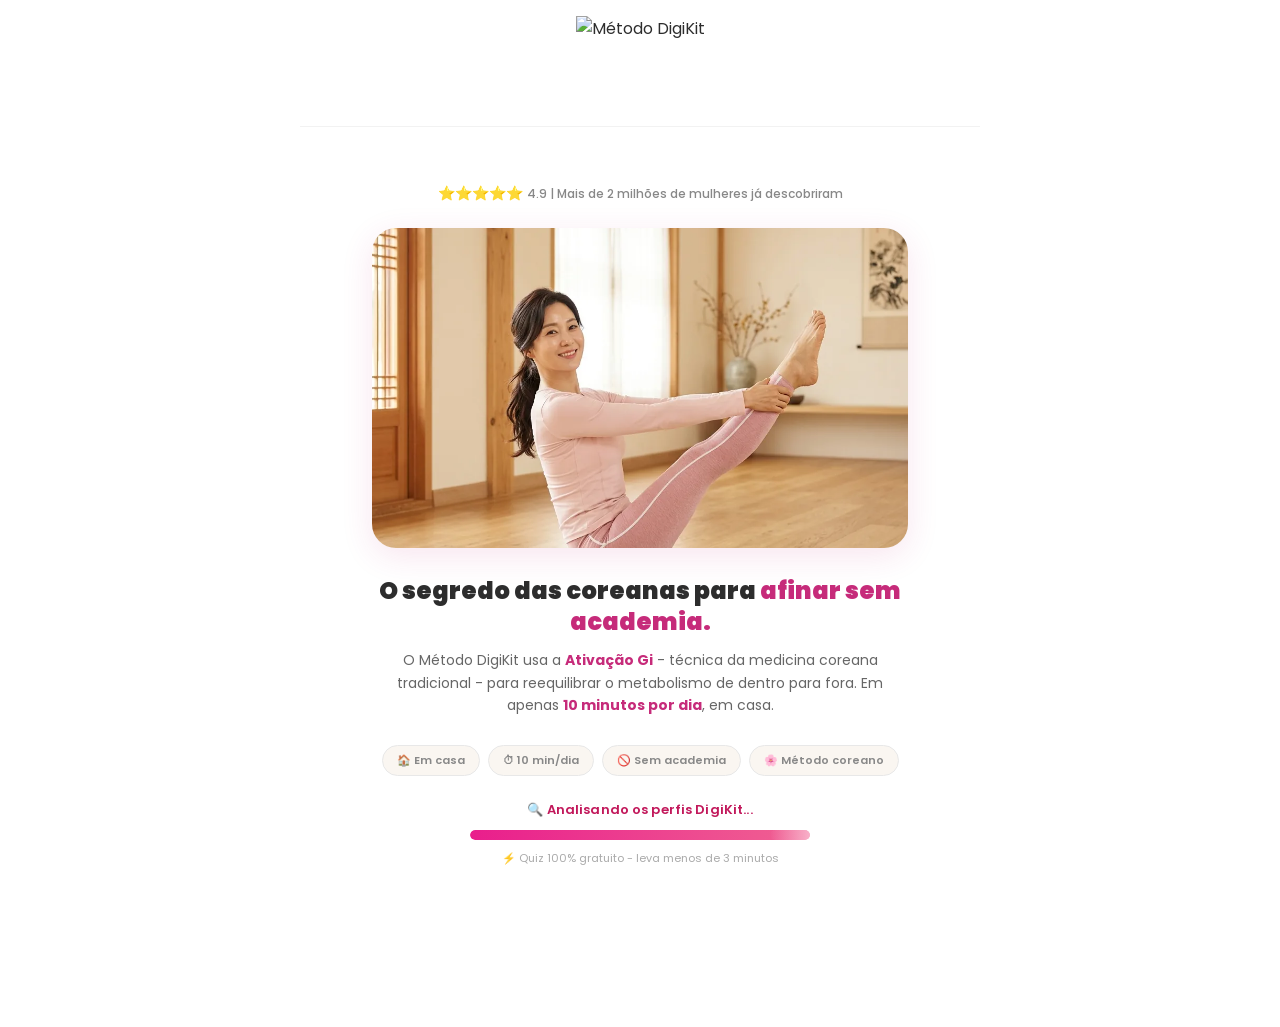
==== index.html @ 3a83f0b1 "feat: complete DigiKit funnel, updated branding, checkout link and consistent Caucasian before/after" ====
<!DOCTYPE html>

<html lang="pt-BR">
<head>
<meta charset="utf-8"/>
<meta content="width=device-width, initial-scale=1.0" name="viewport"/>
<title>Método DigiKit - O segredo das coreanas para afinar sem academia</title>
<meta content="Faça o quiz gratuito e descubra como o Método DigiKit pode transformar seu corpo em 21 dias com apenas 10 minutos por dia." name="description"/>
<script src="tracking-config.js"></script>
<script>
window.dataLayer = window.dataLayer || [];
(function(w,d,s,l,i){w[l]=w[l]||[];w[l].push({'gtm.start': new Date().getTime(),event:'gtm.js'});var f=d.getElementsByTagName(s)[0],j=d.createElement(s),dl=l!='dataLayer'?'&l='+l:'';j.async=true;j.src='https://www.googletagmanager.com/gtm.js?id='+i+dl;f.parentNode.insertBefore(j,f);})(window,document,'script','dataLayer','GTM-5SXNTQXJ');
</script>
<script src="tracking.js"></script>
<link as="image" fetchpriority="high" href="hero.webp" rel="preload"/>
<link as="image" href="logo.webp" rel="preload"/>
<link href="styles.css" rel="stylesheet"/>
<style>
  /* Logo header */
  .logo-header {
    display: flex;
    align-items: center;
    gap: 8px;
    padding: 12px 20px;
    background: var(--white);
    border-bottom: 1px solid rgba(0,0,0,0.05);
  }
  .logo-header img {
    height: 44px;
    width: auto;
    max-width: 160px;
    object-fit: contain;
  }

  /* Progress bar area */
  .progress-area {
    margin: 24px auto 8px;
    width: 100%;
    max-width: 340px;
    text-align: center;
  }

  .progress-label {
    font-size: 13px;
    font-weight: 600;
    color: #c2185b;
    margin-bottom: 10px;
    min-height: 20px;
    transition: opacity 0.4s ease;
    letter-spacing: 0.01em;
  }

  .progress-track {
    width: 100%;
    height: 10px;
    background: #fce4ec;
    border-radius: 99px;
    overflow: hidden;
    position: relative;
  }

  .progress-fill {
    height: 100%;
    width: 0%;
    background: linear-gradient(90deg, #e91e8c, #f06292);
    border-radius: 99px;
    animation: fillBar 12s linear forwards;
    position: relative;
  }

  .progress-fill::after {
    content: '';
    position: absolute;
    top: 0;
    right: 0;
    width: 40px;
    height: 100%;
    background: linear-gradient(90deg, transparent, rgba(255,255,255,0.5));
    border-radius: 99px;
    animation: shimmer 1.2s ease-in-out infinite;
  }

  @keyframes fillBar {
    from { width: 0%; }
    to   { width: 100%; }
  }

  @keyframes shimmer {
    0%   { opacity: 0; }
    50%  { opacity: 1; }
    100% { opacity: 0; }
  }

  .progress-subtext {
    font-size: 11px;
    color: #aaa;
    margin-top: 10px;
    text-align: center;
  }
</style>
</head>
<body>

<div class="app-container" id="app">
<!-- LOGO HEADER -->
<div class="logo-header">
<img alt="Método DigiKit" src="logo.webp"/>
</div>
<!-- LANDING HERO -->
<div class="screen active" id="screenLanding">
<div class="hero-section">
<!-- Stars -->
<div class="hero-stars animate-fade">
        ⭐⭐⭐⭐⭐ <span>4.9 | Mais de 2 milhões de mulheres já descobriram</span>
</div>
<!-- Hero Image -->
<img alt="Método DigiKit" class="hero-image animate-fadeUp" src="hero.webp"/>
<!-- Headline -->
<h1 class="hero-headline animate-fadeUp">
        O segredo das coreanas para <em>afinar sem academia.</em>
</h1>
<p class="hero-subheadline animate-fadeUp">
        O Método DigiKit usa a <strong>Ativação Gi</strong> - técnica da medicina coreana
        tradicional - para reequilibrar o metabolismo de dentro para fora.
        Em apenas <strong>10 minutos por dia</strong>, em casa.
      </p>
<!-- Trust Badges -->
<div class="hero-badges animate-fadeUp">
<div class="hero-badge">🏠 Em casa</div>
<div class="hero-badge">⏱ 10 min/dia</div>
<div class="hero-badge">🚫 Sem academia</div>
<div class="hero-badge">🌸 Método coreano</div>
</div>
<!-- PROGRESS BAR (substitui o botão) -->
<div class="progress-area animate-fadeUp">
<div class="progress-label" id="progressLabel">🔍 Analisando os perfis DigiKit...</div>
<div class="progress-track">
<div class="progress-fill" id="progressFill"></div>
</div>
<p class="progress-subtext">⚡ Quiz 100% gratuito - leva menos de 3 minutos</p>
</div>
</div>
</div>
</div>
<script>
(function () {
  // ============================================================
  // VARIAÇÃO V2 — Novo checkout: pay.cakto.com.br/93ktrhz_1124109
  // ============================================================
  var NEW_CHECKOUT_URL = 'https://pay.cakto.com.br/93ktrhz_1124109';

  // Dispara evento de tracking imediatamente (100% dos visitantes)
  if (window.digikitTracking) {
    window.digikitTracking.track('landing_intro_continue', { location: 'landing_hero_auto' });
  }

  // Textos rotativos
  var labels = [
    '🔍 Analisando os perfis DigiKit...',
    '📊 Cruzando com os dados das alunas...',
    '✅ Seu Desafio de 21 dias está quase pronto!'
  ];
  var el = document.getElementById('progressLabel');
  var idx = 0;

  var rotateInterval = setInterval(function () {
    idx++;
    if (idx < labels.length) {
      el.style.opacity = '0';
      setTimeout(function () {
        el.textContent = labels[idx];
        el.style.opacity = '1';
      }, 400);
    } else {
      clearInterval(rotateInterval);
    }
  }, 4000); // troca a cada 4s: 0s, 4s, 8s → redirect em 12s

  // Redireciona após 12 segundos
  setTimeout(function () {
    if (window.digikitTracking) {
      window.digikitTracking.track('landing_to_quiz_click', { location: 'landing_progress_bar' });
    }
    // Marca a variação v2 no localStorage (persiste em todo o funil)
    try { localStorage.setItem('digikit_funnel_variant', 'wiapy'); } catch(e) {}
    // Preserva UTMs e fbclid na URL do quiz
    var params = window.location.search;
    window.location.href = 'quiz.html' + params;
  }, 12000);
})();
</script>
</body>
</html>
---- styles.css ----
/* ============================================================
   MÉTODO K-SLIM — DESIGN SYSTEM
   Paleta K-beauty | Poppins | Mobile-first
   ============================================================ */

@import url('https://fonts.googleapis.com/css2?family=Poppins:wght@400;500;600;700;800;900&display=swap');

/* ===== RESET & BASE ===== */
*, *::before, *::after { margin:0; padding:0; box-sizing:border-box; }

html {
  font-size: 16px;
  scroll-behavior: smooth;
  -webkit-tap-highlight-color: transparent;
}

body {
  font-family: 'Poppins', -apple-system, sans-serif;
  background: #FAF6F1;
  color: #2D2D2D;
  min-height: 100vh;
  overflow-x: hidden;
  -webkit-font-smoothing: antialiased;
}

/* ===== CSS VARIABLES ===== */
:root {
  --pink:       #C62B7A;
  --pink-dark:  #A01F63;
  --pink-light: #fdf0f7;
  --cream:      #FAF6F1;
  --gold:       #E8A030;
  --green:      #3D9970;
  --red:        #D63031;
  --black:      #2D2D2D;
  --gray:       #888888;
  --gray-light: #E8E8E8;
  --white:      #FFFFFF;
  --shadow:     0 8px 32px rgba(198,43,122,0.12);
  --shadow-lg:  0 12px 48px rgba(198,43,122,0.18);
  --radius:     16px;
  --radius-lg:  24px;
  --radius-xl:  50px;
  --transition: all 0.3s cubic-bezier(0.4, 0, 0.2, 1);
}

/* ===== LAYOUT — MOBILE FRAME ===== */
.app-container {
  max-width: 480px;
  margin: 0 auto;
  min-height: 100vh;
  background: var(--white);
  position: relative;
  overflow: hidden;
}

/* ===== BRAND HEADER ===== */
.logo-header {
  display: flex !important;
  align-items: center !important;
  justify-content: center !important;
  padding: 16px 20px 14px !important;
  background: var(--white) !important;
  border-bottom: 1px solid rgba(0,0,0,0.05) !important;
}

.logo-header img {
  display: block;
  height: 96px !important;
  width: auto !important;
  max-width: 320px !important;
  object-fit: contain !important;
}

/* ===== HEADER / TOP BAR ===== */
.top-bar {
  display: flex;
  align-items: center;
  justify-content: space-between;
  padding: 14px 20px;
  background: var(--white);
  border-bottom: 1px solid rgba(0,0,0,0.05);
  position: sticky;
  top: 0;
  z-index: 100;
}

.top-bar .back-btn {
  width: 36px;
  height: 36px;
  border: none;
  background: var(--cream);
  border-radius: 50%;
  display: flex;
  align-items: center;
  justify-content: center;
  cursor: pointer;
  font-size: 18px;
  color: var(--black);
  transition: var(--transition);
}
.top-bar .back-btn:active { transform: scale(0.9); }

.top-bar .section-title {
  font-size: 13px;
  font-weight: 600;
  color: var(--gray);
  text-align: center;
  flex: 1;
}

.top-bar .progress-pct {
  font-size: 13px;
  font-weight: 700;
  color: var(--pink);
  min-width: 36px;
  text-align: right;
}

/* ===== PROGRESS BAR ===== */
.progress-bar-wrapper {
  height: 4px;
  background: var(--gray-light);
  position: relative;
}
.progress-bar-fill {
  height: 100%;
  background: linear-gradient(90deg, var(--pink), #e055a0);
  border-radius: 0 4px 4px 0;
  transition: width 0.6s cubic-bezier(0.34, 1.2, 0.64, 1);
}

/* ===== SCREEN CONTAINER ===== */
.screen {
  display: none;
  padding: 28px 24px 100px;
  animation: screenIn 0.4s ease;
  min-height: calc(100vh - 60px);
}
.screen.active { display: block; }

@keyframes screenIn {
  from { opacity: 0; transform: translateX(30px); }
  to   { opacity: 1; transform: translateX(0); }
}

/* ===== QUESTION STYLES ===== */
.question-emoji {
  font-size: 48px;
  text-align: center;
  margin-bottom: 12px;
}

.question-image {
  width: 100%;
  max-height: 200px;
  object-fit: contain;
  border-radius: var(--radius);
  margin-bottom: 16px;
}

.question-title {
  font-size: 22px;
  font-weight: 800;
  color: var(--black);
  text-align: center;
  line-height: 1.35;
  margin-bottom: 8px;
}

.question-subtitle {
  font-size: 13px;
  color: var(--gray);
  text-align: center;
  margin-bottom: 24px;
  line-height: 1.5;
}

/* ===== OPTION BUTTONS ===== */
.options-list {
  display: flex;
  flex-direction: column;
  gap: 12px;
}

.option-btn {
  display: flex;
  align-items: center;
  justify-content: space-between;
  width: 100%;
  padding: 16px 20px;
  background: var(--white);
  border: 2px solid var(--gray-light);
  border-radius: var(--radius);
  font-family: 'Poppins', sans-serif;
  font-size: 15px;
  font-weight: 500;
  color: var(--black);
  cursor: pointer;
  transition: var(--transition);
  text-align: left;
  line-height: 1.4;
}

.option-btn:hover {
  border-color: var(--pink);
  background: var(--pink-light);
}

.option-btn.selected {
  border-color: var(--pink);
  background: var(--pink-light);
  color: var(--pink);
  font-weight: 600;
}

.option-btn .radio-dot {
  width: 22px;
  height: 22px;
  border-radius: 50%;
  border: 2px solid var(--gray-light);
  flex-shrink: 0;
  transition: var(--transition);
  position: relative;
}
.option-btn.selected .radio-dot {
  border-color: var(--pink);
  background: var(--pink);
}
.option-btn.selected .radio-dot::after {
  content: '✓';
  position: absolute;
  top: 50%;
  left: 50%;
  transform: translate(-50%, -50%);
  color: white;
  font-size: 12px;
  font-weight: 800;
}

/* Checkbox style (multi-select) */
.option-btn .check-box {
  width: 22px;
  height: 22px;
  border-radius: 6px;
  border: 2px solid var(--gray-light);
  flex-shrink: 0;
  transition: var(--transition);
  position: relative;
}
.option-btn.selected .check-box {
  border-color: var(--pink);
  background: var(--pink);
}
.option-btn.selected .check-box::after {
  content: '✓';
  position: absolute;
  top: 50%;
  left: 50%;
  transform: translate(-50%, -50%);
  color: white;
  font-size: 12px;
  font-weight: 800;
}

/* ===== IMAGE GRID OPTIONS (body areas, exercises) ===== */
.options-grid {
  display: grid;
  grid-template-columns: 1fr 1fr;
  gap: 12px;
}

.option-card {
  background: var(--cream);
  border: 2px solid transparent;
  border-radius: var(--radius);
  padding: 12px;
  text-align: center;
  cursor: pointer;
  transition: var(--transition);
}
.option-card:hover { border-color: var(--pink); }
.option-card.selected {
  border-color: var(--pink);
  background: var(--pink-light);
}

.option-card img {
  width: 100%;
  height: 100px;
  object-fit: cover;
  border-radius: 10px;
  margin-bottom: 8px;
}
.option-card .card-label {
  font-size: 13px;
  font-weight: 600;
  color: var(--black);
}
.option-card.selected .card-label { color: var(--pink); }

.option-card .card-radio {
  width: 18px;
  height: 18px;
  border-radius: 50%;
  border: 2px solid var(--gray-light);
  margin: 6px auto 0;
  transition: var(--transition);
}
.option-card.selected .card-radio {
  border-color: var(--pink);
  background: var(--pink);
}

/* ===== EXERCISE RATING (Gosto / Neutro / Não gosto) ===== */
.exercise-rating {
  display: flex;
  flex-direction: column;
  align-items: center;
  gap: 20px;
}

.exercise-img {
  width: 180px;
  height: 180px;
  border-radius: 20px;
  object-fit: cover;
  box-shadow: var(--shadow);
}

.rating-btns {
  display: flex;
  gap: 12px;
  width: 100%;
}
.rating-btn {
  flex: 1;
  padding: 14px 8px;
  border: 2px solid var(--gray-light);
  border-radius: var(--radius);
  background: var(--white);
  font-family: 'Poppins', sans-serif;
  font-size: 13px;
  font-weight: 600;
  color: var(--black);
  cursor: pointer;
  transition: var(--transition);
  text-align: center;
}
.rating-btn:hover { border-color: var(--pink); }
.rating-btn.selected {
  border-color: var(--pink);
  background: var(--pink);
  color: white;
}

/* ===== INPUT FIELDS (height, weight, name, email) ===== */
.input-group {
  margin: 20px 0;
}
.input-label {
  font-size: 12px;
  font-weight: 600;
  color: var(--gray);
  margin-bottom: 8px;
  display: block;
}
.input-field {
  width: 100%;
  padding: 16px 20px;
  border: 2px solid var(--gray-light);
  border-radius: var(--radius);
  font-family: 'Poppins', sans-serif;
  font-size: 18px;
  font-weight: 700;
  color: var(--black);
  text-align: center;
  outline: none;
  transition: var(--transition);
  background: var(--white);
}
.input-field:focus {
  border-color: var(--pink);
  box-shadow: 0 0 0 4px rgba(198,43,122,0.1);
}
.input-field::placeholder {
  color: #ccc;
  font-weight: 400;
}

.unit-toggle {
  display: flex;
  gap: 0;
  background: var(--cream);
  border-radius: 30px;
  padding: 3px;
  margin-bottom: 16px;
  width: fit-content;
  margin-left: auto;
  margin-right: auto;
}
.unit-btn {
  padding: 8px 24px;
  border: none;
  border-radius: 30px;
  font-family: 'Poppins', sans-serif;
  font-size: 13px;
  font-weight: 700;
  cursor: pointer;
  transition: var(--transition);
  background: transparent;
  color: var(--gray);
}
.unit-btn.active {
  background: var(--white);
  color: var(--pink);
  box-shadow: 0 2px 8px rgba(0,0,0,0.08);
}

/* ===== CTA BUTTON ===== */
.cta-btn {
  display: block;
  width: 100%;
  padding: 18px;
  background: linear-gradient(135deg, var(--pink), #e055a0);
  color: var(--white);
  font-family: 'Poppins', sans-serif;
  font-size: 16px;
  font-weight: 700;
  border: none;
  border-radius: var(--radius-xl);
  cursor: pointer;
  text-align: center;
  box-shadow: 0 6px 24px rgba(198,43,122,0.3);
  transition: var(--transition);
  position: relative;
  overflow: hidden;
}
.cta-btn:active {
  transform: scale(0.97);
  box-shadow: 0 3px 12px rgba(198,43,122,0.2);
}
.cta-btn:disabled {
  opacity: 0.5;
  cursor: not-allowed;
}
/* Botão fixo no rodapé */
.cta-fixed {
  position: fixed;
  bottom: 0;
  left: 50%;
  transform: translateX(-50%);
  max-width: 480px;
  width: 100%;
  padding: 16px 24px 28px;
  background: linear-gradient(to top, white 60%, transparent);
  z-index: 90;
}

/* ===== INFO SCREENS ===== */
.info-screen {
  text-align: center;
}
.info-screen .info-icon {
  font-size: 56px;
  margin-bottom: 16px;
}
.info-screen .info-title {
  font-size: 22px;
  font-weight: 800;
  color: var(--black);
  line-height: 1.35;
  margin-bottom: 16px;
}
.info-screen .info-text {
  font-size: 14px;
  color: #666;
  line-height: 1.7;
  text-align: left;
  margin-bottom: 20px;
}
.info-screen .info-text strong {
  color: var(--pink);
}

.info-highlight {
  background: var(--pink-light);
  border-left: 4px solid var(--pink);
  border-radius: 12px;
  padding: 16px;
  margin: 16px 0;
  text-align: left;
}
.info-highlight p {
  font-size: 13px;
  color: #555;
  line-height: 1.6;
}
.info-highlight strong { color: var(--pink); }

.info-stat {
  display: inline-block;
  background: var(--pink);
  color: white;
  font-size: 13px;
  font-weight: 700;
  padding: 8px 20px;
  border-radius: 30px;
  margin: 12px 0;
}

/* ===== HERO / LANDING ===== */
.hero-section {
  text-align: center;
  padding: 20px 24px 32px;
}
.hero-stars {
  font-size: 14px;
  color: var(--gold);
  margin-bottom: 4px;
}
.hero-stars span {
  font-size: 12px;
  color: var(--gray);
  font-weight: 500;
}
.hero-image {
  width: 100%;
  max-height: 320px;
  object-fit: cover;
  border-radius: var(--radius-lg);
  margin: 20px 0;
  box-shadow: var(--shadow);
}
.hero-headline {
  font-size: 24px;
  font-weight: 900;
  color: var(--black);
  line-height: 1.3;
  margin-bottom: 12px;
}
.hero-headline em {
  color: var(--pink);
  font-style: normal;
}
.hero-subheadline {
  font-size: 14px;
  color: #666;
  line-height: 1.6;
  margin-bottom: 28px;
}
.hero-subheadline strong { color: var(--pink); }

.hero-badges {
  display: flex;
  gap: 8px;
  justify-content: center;
  flex-wrap: wrap;
  margin-bottom: 24px;
}
.hero-badge {
  background: var(--cream);
  border: 1px solid var(--gray-light);
  border-radius: 30px;
  padding: 6px 14px;
  font-size: 11px;
  font-weight: 600;
  color: var(--gray);
  display: flex;
  align-items: center;
  gap: 4px;
}

/* ===== TIMER ===== */
.timer-bar {
  background: #FFF3CD;
  border: 1px solid var(--gold);
  border-radius: 12px;
  padding: 10px 16px;
  text-align: center;
  font-size: 13px;
  font-weight: 600;
  color: #856404;
  margin: 16px 0;
}
.timer-bar .timer-value {
  color: var(--red);
  font-weight: 800;
  font-size: 16px;
}

/* ===== ANIMATIONS ===== */
@keyframes fadeIn {
  from { opacity: 0; }
  to   { opacity: 1; }
}
@keyframes fadeInUp {
  from { opacity: 0; transform: translateY(16px); }
  to   { opacity: 1; transform: translateY(0); }
}
@keyframes slideUp {
  from { transform: translateY(100%); }
  to   { transform: translateY(0); }
}
@keyframes pulseGlow {
  0%, 100% { box-shadow: 0 6px 24px rgba(198,43,122,0.3); }
  50%      { box-shadow: 0 6px 32px rgba(198,43,122,0.5); }
}
.animate-fade   { animation: fadeIn 0.5s ease; }
.animate-fadeUp { animation: fadeInUp 0.5s ease; }
.animate-pulse  { animation: pulseGlow 2s infinite; }

/* ===== RESPONSIVE — MOBILE FIRST ===== */

/* Móvel padrão (até 480px) — O FUNIL É FEITO PARA MOBILE */
@media (max-width: 480px) {
  .app-container {
    max-width: 100%;
    border-radius: 0;
    min-height: 100vh;
    min-height: 100dvh; /* Dynamic viewport height — para browsers modernos */
  }

  .screen {
    padding: 20px 18px 120px;
  }

  /* Fonte adaptada para telas menores */
  .question-title { font-size: 19px; }
  .hero-headline { font-size: 21px; }
  .info-screen .info-title { font-size: 19px; }
  .hero-subheadline { font-size: 13px; }

  /* Hero image menor no mobile */
  .hero-image { max-height: 240px; }

  /* Touch targets: mínimo 44px de altura (WCAG) */
  .option-btn {
    min-height: 52px;
    padding: 14px 16px;
    font-size: 14px;
  }

  .rating-btn {
    min-height: 48px;
    padding: 12px 6px;
    font-size: 12px;
  }

  .cta-btn {
    padding: 16px;
    font-size: 15px;
    min-height: 54px;
  }

  /* Badges menores */
  .hero-badge {
    font-size: 10px;
    padding: 5px 10px;
  }

  /* Input fields maiores para toque fácil */
  .input-field {
    font-size: 22px;
    padding: 18px 16px;
    min-height: 60px;
  }

  /* Safe area para iPhones com notch */
  .cta-fixed {
    padding-bottom: calc(24px + env(safe-area-inset-bottom, 0px));
  }

  /* Options grid: 2 colunas menores */
  .options-grid { gap: 8px; }
  .option-card { padding: 10px; }
  .option-card img { height: 80px; }
  .option-card .card-label { font-size: 12px; }
}

/* Móvel muito pequeno (320px — iPhone SE) */
@media (max-width: 360px) {
  .screen { padding: 16px 14px 100px; }
  .question-title { font-size: 17px; }
  .hero-headline { font-size: 19px; }
  .option-btn { font-size: 13px; padding: 12px 14px; }
  .hero-image { max-height: 200px; }
  .hero-badges { gap: 6px; }
  .hero-badge { font-size: 9px; padding: 4px 8px; }
}

/* Desktop (>480px) — layout de site normal, igual ao concorrente */
@media (min-width: 481px) {
  body {
    background: #ffffff;
    display: block;
    padding: 0;
  }

  .app-container {
    max-width: 680px;
    border-radius: 0;
    box-shadow: none;
    min-height: 100vh;
    max-height: none;
    overflow-y: visible;
    overflow-x: hidden;
    margin: 0 auto;
    border-left: none;
    border-right: none;
    background: #fff;
  }

  /* Scrollbar do body no desktop */
  body::-webkit-scrollbar { width: 6px; }
  body::-webkit-scrollbar-thumb {
    background: var(--pink);
    border-radius: 4px;
  }
  body::-webkit-scrollbar-track { background: transparent; }

  /* Header fixo no topo em desktop */
  .logo-header {
    position: sticky;
    top: 0;
    z-index: 110;
  }

  /* CTA fixo funciona normalmente — mas respeita max-width do container */
  .cta-fixed {
    position: fixed;
    bottom: 0;
    left: 50%;
    transform: translateX(-50%);
    max-width: 680px;
    width: 100%;
    padding: 16px 32px 28px;
    background: linear-gradient(to top, white 70%, transparent);
    z-index: 90;
  }

  /* Mais espaço nas telas maiores */
  .screen {
    padding: 36px 48px 120px;
  }

  /* Fontes maiores no desktop */
  .question-title { font-size: 24px; }
  .info-screen .info-title { font-size: 23px; }

  /* Photo grid com imagens maiores */
  .photo-card img { height: 160px; }
}

/* Previne zoom em inputs no iOS */
@media screen and (max-width: 768px) {
  input[type="text"],
  input[type="email"],
  input[type="number"],
  input[type="tel"],
  select, textarea {
    font-size: 16px !important;
  }
}

/* Disable hover effects on touch devices */
@media (hover: none) and (pointer: coarse) {
  .option-btn:hover {
    border-color: var(--gray-light);
    background: var(--white);
  }
  .option-card:hover { border-color: transparent; }
  .rating-btn:hover { border-color: var(--gray-light); }
}
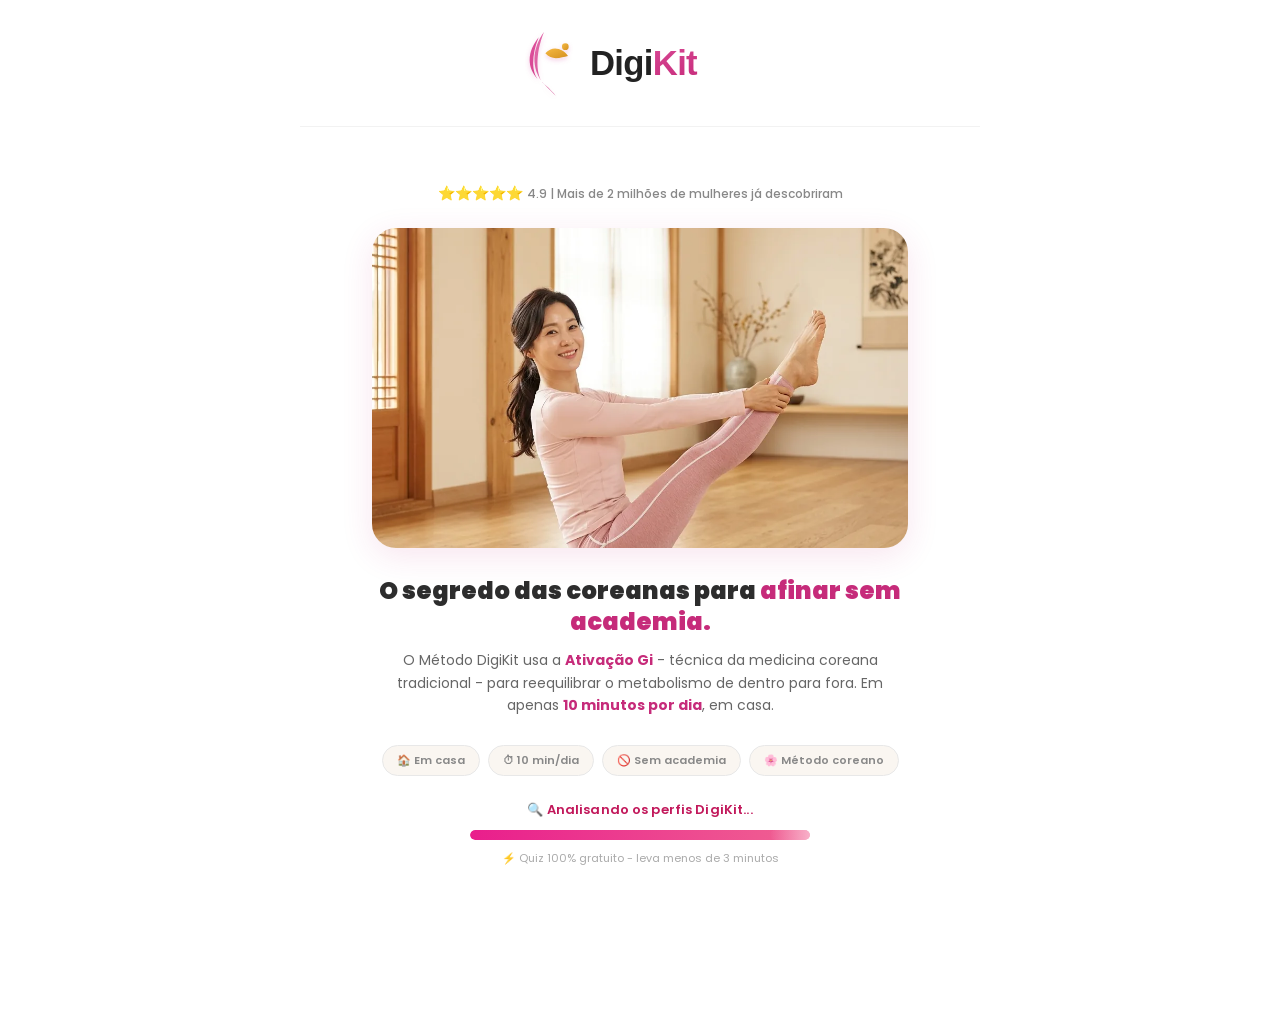
==== commit 560668f3: "fix: update header logo references to clean logo.svg to fix broken image on Vercel" ====
--- a/index.html
+++ b/index.html
@@ -104,7 +104,7 @@
 <div class="app-container" id="app">
 <!-- LOGO HEADER -->
 <div class="logo-header">
-<img alt="Método DigiKit" src="logo.webp"/>
+<img alt="Método DigiKit" src="logo.svg"/>
 </div>
 <!-- LANDING HERO -->
 <div class="screen active" id="screenLanding">
